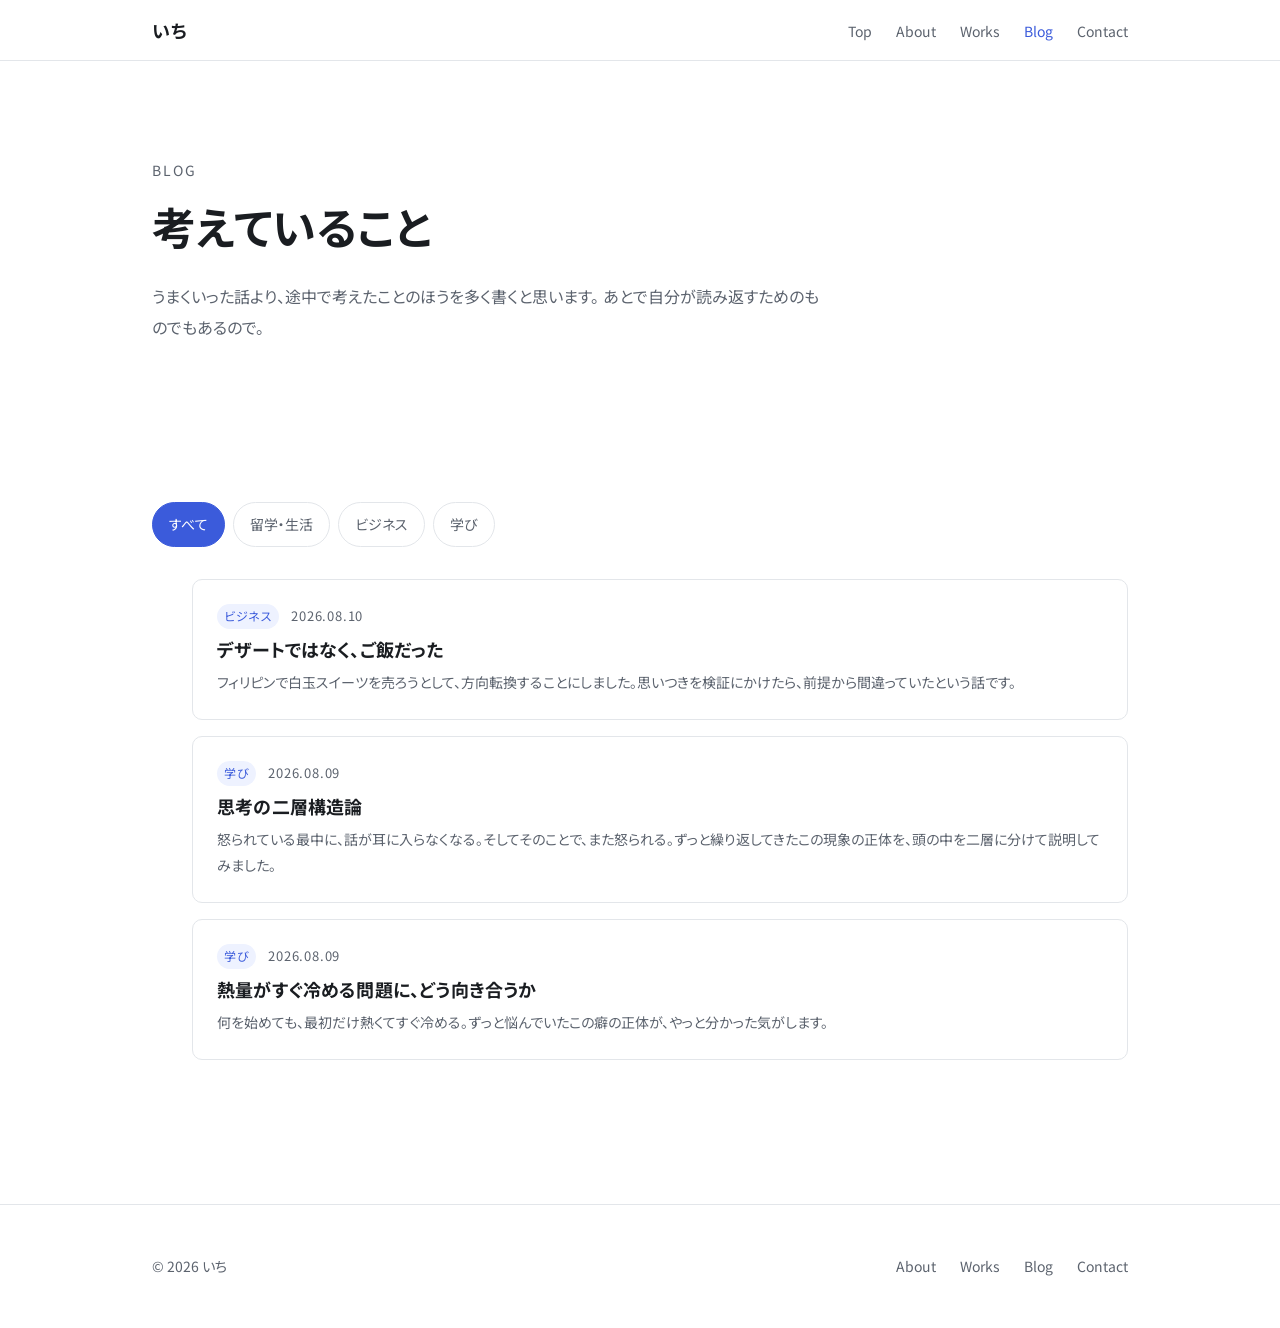
==== blog/index.html @ 526fd0c4 "feat: 個人サイトの初版 Top / About / Works / Blog / Contact / 404 の6ページ構成。 素の HTML・CSS・JavaScript のみで、ビルド工程な" ====
<!DOCTYPE html>
<html lang="ja">
<head>
<meta charset="UTF-8">
<meta name="viewport" content="width=device-width, initial-scale=1">
<title>ブログ — いち</title>
<meta name="description" content="フィリピンでの生活、進めている事業、学んだこと。いちが考えていることの記録。">
<link rel="canonical" href="https://onagai0820-gif.github.io/blog/index.html">

<meta property="og:type" content="website">
<meta property="og:title" content="ブログ — いち">
<meta property="og:description" content="フィリピンでの生活、進めている事業、学んだこと。いちが考えていることの記録。">
<meta property="og:url" content="https://onagai0820-gif.github.io/blog/index.html">
<meta property="og:locale" content="ja_JP">
<meta property="og:site_name" content="いち">
<meta property="og:image" content="https://onagai0820-gif.github.io/assets/img/og.jpg">
<meta property="og:image:width" content="1200">
<meta property="og:image:height" content="630">
<meta name="twitter:image" content="https://onagai0820-gif.github.io/assets/img/og.jpg">
<meta name="twitter:card" content="summary_large_image">

<link rel="preconnect" href="https://fonts.googleapis.com">
<link rel="preconnect" href="https://fonts.gstatic.com" crossorigin>
<link rel="stylesheet" href="https://fonts.googleapis.com/css2?family=Noto+Sans+JP:wght@400;700&display=swap">
<link rel="stylesheet" href="../assets/css/style.css">
</head>
<body>

<a class="skip-link" href="#main">本文へスキップ</a>

<header class="site-header">
  <div class="container">
    <a class="brand" href="../index.html">いち</a>
    <nav class="nav" aria-label="メインナビゲーション">
      <ul>
        <li><a href="../index.html">Top</a></li>
        <li><a href="../about.html">About</a></li>
        <li><a href="../works.html">Works</a></li>
        <li><a href="../blog/" aria-current="page">Blog</a></li>
        <li><a href="../contact.html">Contact</a></li>
      </ul>
    </nav>
  </div>
</header>

<main id="main">

  <section class="hero">
    <div class="container">
      <p class="hero-eyebrow">Blog</p>
      <h1 class="hero-title">考えていること</h1>
      <p class="hero-lead">
        うまくいった話より、途中で考えたことのほうを多く書くと思います。
        あとで自分が読み返すためのものでもあるので。
      </p>
    </div>
  </section>

  <section class="section">
    <div class="container">

      <div class="filters" role="group" aria-label="カテゴリでしぼり込む">
        <button class="filter-btn" type="button" data-filter="all" aria-pressed="true">すべて</button>
        <button class="filter-btn" type="button" data-filter="留学・生活" aria-pressed="false">留学・生活</button>
        <button class="filter-btn" type="button" data-filter="ビジネス" aria-pressed="false">ビジネス</button>
        <button class="filter-btn" type="button" data-filter="学び" aria-pressed="false">学び</button>
      </div>

      <ul class="post-list" id="post-list">
        <li data-category="ビジネス">
          <a class="card" href="2026-08-10-dessert-to-rice.html">
            <p class="card-meta"><span class="tag">ビジネス</span><time datetime="2026-08-10">2026.08.10</time></p>
            <h2 class="card-title">デザートではなく、ご飯だった</h2>
            <p class="card-desc">フィリピンで白玉スイーツを売ろうとして、方向転換することにしました。思いつきを検証にかけたら、前提から間違っていたという話です。</p>
          </a>
        </li>
        <li data-category="学び">
          <a class="card" href="2026-08-09-nisou-kouzou.html">
            <p class="card-meta"><span class="tag">学び</span><time datetime="2026-08-09">2026.08.09</time></p>
            <h2 class="card-title">思考の二層構造論</h2>
            <p class="card-desc">怒られている最中に、話が耳に入らなくなる。そしてそのことで、また怒られる。ずっと繰り返してきたこの現象の正体を、頭の中を二層に分けて説明してみました。</p>
          </a>
        </li>
        <li data-category="学び">
          <a class="card" href="2026-08-09-netsuryo.html">
            <p class="card-meta"><span class="tag">学び</span><time datetime="2026-08-09">2026.08.09</time></p>
            <h2 class="card-title">熱量がすぐ冷める問題に、どう向き合うか</h2>
            <p class="card-desc">何を始めても、最初だけ熱くてすぐ冷める。ずっと悩んでいたこの癖の正体が、やっと分かった気がします。</p>
          </a>
        </li>
      </ul>

      <p class="empty-msg" id="empty-msg" hidden>このカテゴリの記事は、まだありません。</p>

    </div>
  </section>
</main>

<footer class="site-footer">
  <div class="container">
    <p>&copy; 2026 いち</p>
    <ul class="footer-links">
      <li><a href="../about.html">About</a></li>
      <li><a href="../works.html">Works</a></li>
      <li><a href="../blog/">Blog</a></li>
      <li><a href="../contact.html">Contact</a></li>
    </ul>
  </div>
</footer>

<script src="../assets/js/main.js"></script>
<script>
// カテゴリでの絞り込み（ページ遷移なし）
(function () {
  var buttons = document.querySelectorAll('.filter-btn');
  var items = document.querySelectorAll('#post-list > li');
  var empty = document.getElementById('empty-msg');
  if (!buttons.length || !items.length) return;

  function apply(filter) {
    var shown = 0;
    items.forEach(function (li) {
      var match = (filter === 'all' || li.dataset.category === filter);
      li.hidden = !match;
      if (match) shown++;
    });
    if (empty) empty.hidden = shown > 0;
  }

  buttons.forEach(function (btn) {
    btn.addEventListener('click', function () {
      buttons.forEach(function (b) { b.setAttribute('aria-pressed', String(b === btn)); });
      apply(btn.dataset.filter);
    });
  });
})();
</script>
</body>
</html>
---- assets/css/style.css ----
/* =========================================================
   いち — 個人サイト
   デザイントークン → ベース → レイアウト → コンポーネント
   ========================================================= */

/* ---------- 1. デザイントークン ---------- */
:root {
  /* 色：白ベース＋濃いグレー＋アクセント1色 */
  --bg:            #ffffff;
  --bg-subtle:     #f7f8fa;
  --text:          #1a1d21;
  --text-muted:    #5c636e;
  --border:        #e3e6ea;
  --accent:        #3b5bdb;
  --accent-hover:  #2f49b0;
  --accent-subtle: #eef2ff;

  /* 余白（8pxベース） */
  --sp-1: 0.25rem;
  --sp-2: 0.5rem;
  --sp-3: 0.75rem;
  --sp-4: 1rem;
  --sp-6: 1.5rem;
  --sp-8: 2rem;
  --sp-12: 3rem;
  --sp-16: 4rem;
  --sp-24: 6rem;

  /* 文字 */
  --font: "Noto Sans JP", -apple-system, BlinkMacSystemFont, "Hiragino Sans",
          "Yu Gothic UI", "Meiryo", system-ui, sans-serif;
  --fs-sm:   0.875rem;
  --fs-base: 1rem;
  --fs-lg:   1.125rem;
  --fs-xl:   1.375rem;
  --fs-2xl:  1.75rem;
  --fs-3xl:  2.25rem;
  --lh-body: 1.9;
  --lh-tight: 1.4;

  /* その他 */
  --radius: 10px;
  --measure: 42rem;   /* 本文の最大幅 */
  --wide:    64rem;   /* コンテナ最大幅 */
}

@media (prefers-color-scheme: dark) {
  :root:not([data-theme="light"]) {
    --bg:            #14161a;
    --bg-subtle:     #1c1f25;
    --text:          #e8eaed;
    --text-muted:    #a0a7b4;
    --border:        #2b2f37;
    --accent:        #8ba4ff;
    --accent-hover:  #a8bcff;
    --accent-subtle: #1e2436;
  }
}

:root[data-theme="dark"] {
  --bg:            #14161a;
  --bg-subtle:     #1c1f25;
  --text:          #e8eaed;
  --text-muted:    #a0a7b4;
  --border:        #2b2f37;
  --accent:        #8ba4ff;
  --accent-hover:  #a8bcff;
  --accent-subtle: #1e2436;
}

/* ---------- 2. ベース ---------- */
*, *::before, *::after { box-sizing: border-box; }

html {
  -webkit-text-size-adjust: 100%;
  scroll-behavior: smooth;
}

body {
  margin: 0;
  background: var(--bg);
  color: var(--text);
  font-family: var(--font);
  font-size: var(--fs-base);
  line-height: var(--lh-body);
  font-feature-settings: "palt";
  -webkit-font-smoothing: antialiased;
}

h1, h2, h3 {
  line-height: var(--lh-tight);
  font-weight: 700;
  letter-spacing: 0.01em;
  margin: 0;
}

p { margin: 0; }

a {
  color: var(--accent);
  text-decoration-thickness: 1px;
  text-underline-offset: 0.2em;
}
a:hover { color: var(--accent-hover); }

img { max-width: 100%; height: auto; display: block; }

/* キーボード操作の可視化 */
:focus-visible {
  outline: 2px solid var(--accent);
  outline-offset: 3px;
  border-radius: 3px;
}

/* スクリーンリーダー専用 */
.visually-hidden {
  position: absolute; width: 1px; height: 1px;
  padding: 0; margin: -1px; overflow: hidden;
  clip: rect(0 0 0 0); white-space: nowrap; border: 0;
}

/* 本文へスキップ */
.skip-link {
  position: absolute; left: var(--sp-4); top: -100px;
  background: var(--accent); color: #fff;
  padding: var(--sp-2) var(--sp-4); border-radius: var(--radius);
  text-decoration: none; z-index: 100;
  transition: top .15s;
}
.skip-link:focus { top: var(--sp-4); color: #fff; }

/* ---------- 3. レイアウト ---------- */
.container {
  width: 100%;
  max-width: var(--wide);
  margin-inline: auto;
  padding-inline: var(--sp-6);
}

.section { padding-block: var(--sp-16); }
.section + .section { border-top: 1px solid var(--border); }

.section-head {
  display: flex;
  align-items: baseline;
  justify-content: space-between;
  gap: var(--sp-4);
  margin-bottom: var(--sp-8);
  flex-wrap: wrap;
}

.section-title {
  font-size: var(--fs-xl);
  letter-spacing: 0.02em;
}
.section-title::before {
  content: "";
  display: inline-block;
  width: 3px; height: 0.9em;
  background: var(--accent);
  margin-right: var(--sp-3);
  vertical-align: -0.08em;
  border-radius: 2px;
}

/* ---------- 4. ヘッダー ---------- */
.site-header {
  position: sticky; top: 0; z-index: 50;
  background: color-mix(in srgb, var(--bg) 88%, transparent);
  backdrop-filter: saturate(1.4) blur(8px);
  border-bottom: 1px solid var(--border);
}

.site-header .container {
  display: flex;
  align-items: center;
  justify-content: space-between;
  gap: var(--sp-4);
  min-height: 60px;
}

.brand {
  font-weight: 700;
  font-size: var(--fs-lg);
  color: var(--text);
  text-decoration: none;
  letter-spacing: 0.08em;
}
.brand:hover { color: var(--accent); }

.nav ul {
  display: flex;
  gap: var(--sp-6);
  list-style: none;
  margin: 0; padding: 0;
}
.nav a {
  color: var(--text-muted);
  text-decoration: none;
  font-size: var(--fs-sm);
  padding-block: var(--sp-2);
}
.nav a:hover,
.nav a[aria-current="page"] { color: var(--accent); }

@media (max-width: 40rem) {
  .nav ul { gap: var(--sp-4); }
  .nav a { font-size: 0.8125rem; }
}

/* ---------- 5. ヒーロー ---------- */
.hero { padding-block: var(--sp-16) var(--sp-12); }

.hero-inner {
  display: grid;
  grid-template-columns: 1fr;
  gap: var(--sp-8);
  align-items: center;
}

@media (min-width: 48rem) {
  .hero-inner {
    grid-template-columns: 1fr minmax(0, 15rem);
    gap: var(--sp-12);
  }
  .hero { padding-block: var(--sp-24) var(--sp-16); }
}

.hero-photo {
  width: 100%;
  max-width: 15rem;
  aspect-ratio: 1;
  object-fit: cover;
  border-radius: var(--radius);
  border: 1px solid var(--border);
  background: var(--bg-subtle);
}

.hero-eyebrow {
  font-size: var(--fs-sm);
  color: var(--text-muted);
  letter-spacing: 0.14em;
  text-transform: uppercase;
  margin-bottom: var(--sp-3);
}

.hero-title {
  font-size: var(--fs-3xl);
  margin-bottom: var(--sp-6);
}
@media (min-width: 48rem) {
  .hero-title { font-size: 2.75rem; }
}

.hero-title .accent { color: var(--accent); }

.hero-lead {
  color: var(--text-muted);
  max-width: var(--measure);
  margin-bottom: var(--sp-8);
}

/* ---------- 6. 「いまやっていること」 ---------- */
.now-list {
  list-style: none;
  margin: 0; padding: 0;
  display: grid;
  gap: var(--sp-6);
}
@media (min-width: 48rem) {
  .now-list { grid-template-columns: repeat(3, 1fr); gap: var(--sp-8); }
}

.now-list dt {
  font-weight: 700;
  font-size: var(--fs-sm);
  color: var(--accent);
  letter-spacing: 0.1em;
  margin-bottom: var(--sp-2);
}
.now-list dd {
  margin: 0;
  color: var(--text-muted);
  font-size: var(--fs-sm);
}

/* ---------- 7. カード ---------- */
.card-grid {
  display: grid;
  gap: var(--sp-4);
  grid-template-columns: 1fr;
}
@media (min-width: 40rem) {
  .card-grid { grid-template-columns: repeat(2, 1fr); }
}
@media (min-width: 60rem) {
  .card-grid--3 { grid-template-columns: repeat(3, 1fr); }
}

.card {
  display: flex;
  flex-direction: column;
  gap: var(--sp-2);
  padding: var(--sp-6);
  border: 1px solid var(--border);
  border-radius: var(--radius);
  background: var(--bg);
  text-decoration: none;
  color: inherit;
  transition: border-color .15s, transform .15s;
}
.card:hover {
  border-color: var(--accent);
  transform: translateY(-2px);
  color: inherit;
}

.card-meta {
  font-size: 0.8125rem;
  color: var(--text-muted);
  letter-spacing: 0.06em;
  display: flex;
  gap: var(--sp-3);
  flex-wrap: wrap;
  align-items: center;
}

.tag {
  display: inline-block;
  font-size: 0.75rem;
  padding: 0.1em 0.6em;
  border-radius: 999px;
  background: var(--accent-subtle);
  color: var(--accent);
  letter-spacing: 0.04em;
}

.card-title {
  font-size: var(--fs-lg);
  font-weight: 700;
}
.card:hover .card-title { color: var(--accent); }

.card-desc {
  font-size: var(--fs-sm);
  color: var(--text-muted);
  line-height: 1.8;
}

/* ---------- 8. 引用（価値観の一言） ---------- */
.pull-quote {
  margin: 0;
  padding: var(--sp-8);
  background: var(--bg-subtle);
  border-left: 3px solid var(--accent);
  border-radius: 0 var(--radius) var(--radius) 0;
}
.pull-quote p {
  font-size: var(--fs-xl);
  font-weight: 700;
  line-height: 1.7;
}
.pull-quote footer {
  margin-top: var(--sp-3);
  font-size: var(--fs-sm);
  color: var(--text-muted);
}

/* ---------- 9. ボタン ---------- */
.btn {
  display: inline-flex;
  align-items: center;
  gap: var(--sp-2);
  padding: var(--sp-3) var(--sp-6);
  border-radius: var(--radius);
  background: var(--accent);
  color: #fff;
  font-size: var(--fs-sm);
  font-weight: 700;
  text-decoration: none;
  border: 1px solid var(--accent);
  transition: background .15s;
}
.btn:hover { background: var(--accent-hover); color: #fff; }

.btn--ghost {
  background: transparent;
  color: var(--accent);
  border-color: var(--border);
}
.btn--ghost:hover { background: var(--accent-subtle); color: var(--accent); }

.link-more {
  font-size: var(--fs-sm);
  text-decoration: none;
  white-space: nowrap;
}
.link-more:hover { text-decoration: underline; }

/* ---------- 10. フッター ---------- */
.site-footer {
  border-top: 1px solid var(--border);
  padding-block: var(--sp-12);
  margin-top: var(--sp-16);
  color: var(--text-muted);
  font-size: var(--fs-sm);
}
.site-footer .container {
  display: flex;
  flex-wrap: wrap;
  gap: var(--sp-4);
  justify-content: space-between;
  align-items: center;
}
.site-footer a { color: var(--text-muted); text-decoration: none; }
.site-footer a:hover { color: var(--accent); }

.footer-links {
  display: flex;
  gap: var(--sp-6);
  list-style: none;
  margin: 0; padding: 0;
}

/* ---------- 11. スクロール時のフェードイン ---------- */
.reveal {
  opacity: 0;
  transform: translateY(12px);
  transition: opacity .5s ease, transform .5s ease;
}
.reveal.is-visible { opacity: 1; transform: none; }

@media (prefers-reduced-motion: reduce) {
  html { scroll-behavior: auto; }
  .reveal { opacity: 1; transform: none; transition: none; }
  .card:hover { transform: none; }
}

/* =========================================================
   フェーズ2で追加したコンポーネント
   ========================================================= */

/* ---------- 12. 本文（About・記事） ---------- */
.prose {
  max-width: var(--measure);
}
.prose > * + * { margin-top: var(--sp-6); }

.prose h2 {
  font-size: var(--fs-xl);
  margin-top: var(--sp-12);
  padding-top: var(--sp-2);
}
.prose h3 {
  font-size: var(--fs-lg);
  margin-top: var(--sp-8);
}
.prose p { color: var(--text); }
.prose ul, .prose ol {
  padding-left: 1.4em;
  color: var(--text);
}
.prose li + li { margin-top: var(--sp-2); }

.prose blockquote {
  margin: 0;
  padding: var(--sp-4) var(--sp-6);
  border-left: 3px solid var(--accent);
  background: var(--bg-subtle);
  color: var(--text-muted);
  border-radius: 0 var(--radius) var(--radius) 0;
}
.prose blockquote p { color: inherit; }

.prose hr {
  border: 0;
  border-top: 1px solid var(--border);
  margin-block: var(--sp-12);
}

.lead {
  font-size: var(--fs-lg);
  color: var(--text-muted);
}

/* ---------- 13. 経歴タイムライン ---------- */
.timeline {
  list-style: none;
  margin: 0;
  padding: 0 0 0 var(--sp-6);
  border-left: 2px solid var(--border);
  max-width: var(--measure);
}
.timeline li {
  position: relative;
  padding-bottom: var(--sp-8);
}
.timeline li:last-child { padding-bottom: 0; }

.timeline li::before {
  content: "";
  position: absolute;
  left: calc(-1 * var(--sp-6) - 6px);
  top: 0.65em;
  width: 10px; height: 10px;
  border-radius: 50%;
  background: var(--accent);
  border: 2px solid var(--bg);
}

.timeline .year {
  display: block;
  font-size: var(--fs-sm);
  font-weight: 700;
  color: var(--accent);
  letter-spacing: 0.08em;
}
.timeline .event {
  display: block;
  font-weight: 700;
  margin-top: var(--sp-1);
}
.timeline .detail {
  display: block;
  color: var(--text-muted);
  font-size: var(--fs-sm);
  margin-top: var(--sp-1);
}

/* ---------- 14. 価値観リスト ---------- */
.values {
  list-style: none;
  margin: 0; padding: 0;
  display: grid;
  gap: var(--sp-4);
}
@media (min-width: 44rem) {
  .values { grid-template-columns: repeat(2, 1fr); }
}
.values li {
  padding: var(--sp-6);
  border: 1px solid var(--border);
  border-radius: var(--radius);
  background: var(--bg-subtle);
}
.values strong {
  display: block;
  margin-bottom: var(--sp-2);
}
.values span {
  color: var(--text-muted);
  font-size: var(--fs-sm);
}

/* ---------- 15. Works の各項目 ---------- */
.work {
  padding-block: var(--sp-12);
  border-top: 1px solid var(--border);
  scroll-margin-top: 80px;
}
.work:first-of-type { border-top: 0; padding-top: var(--sp-8); }

.work-head { margin-bottom: var(--sp-6); }
.work-title {
  font-size: var(--fs-2xl);
  margin-top: var(--sp-2);
}
.work-body { max-width: var(--measure); }
.work-body > * + * { margin-top: var(--sp-4); }
.work-body ul { padding-left: 1.4em; color: var(--text-muted); font-size: var(--fs-sm); }

.work-links {
  display: flex;
  gap: var(--sp-3);
  flex-wrap: wrap;
  margin-top: var(--sp-6);
}

.status {
  display: inline-block;
  font-size: 0.75rem;
  padding: 0.1em 0.6em;
  border-radius: 999px;
  border: 1px solid var(--border);
  color: var(--text-muted);
  letter-spacing: 0.04em;
}
.status--live {
  border-color: var(--accent);
  color: var(--accent);
  background: var(--accent-subtle);
}

/* ---------- 16. ブログのカテゴリ絞り込み ---------- */
.filters {
  display: flex;
  gap: var(--sp-2);
  flex-wrap: wrap;
  margin-bottom: var(--sp-8);
}
.filter-btn {
  font: inherit;
  font-size: var(--fs-sm);
  padding: var(--sp-2) var(--sp-4);
  border: 1px solid var(--border);
  border-radius: 999px;
  background: transparent;
  color: var(--text-muted);
  cursor: pointer;
  transition: border-color .15s, color .15s, background .15s;
}
.filter-btn:hover { border-color: var(--accent); color: var(--accent); }
.filter-btn[aria-pressed="true"] {
  background: var(--accent);
  border-color: var(--accent);
  color: #fff;
}

.post-list { display: grid; gap: var(--sp-4); }
.post-list li { list-style: none; }
.post-list[hidden] { display: none; }
.empty-msg { color: var(--text-muted); font-size: var(--fs-sm); }

/* ---------- 17. 記事ページ ---------- */
.article-header {
  padding-block: var(--sp-16) var(--sp-8);
  border-bottom: 1px solid var(--border);
}
.article-title {
  font-size: var(--fs-2xl);
  margin-block: var(--sp-3);
  max-width: var(--measure);
}
@media (min-width: 48rem) {
  .article-title { font-size: var(--fs-3xl); }
}
.article-body { padding-block: var(--sp-12); }

.article-nav {
  display: flex;
  justify-content: space-between;
  gap: var(--sp-4);
  flex-wrap: wrap;
  padding-top: var(--sp-8);
  border-top: 1px solid var(--border);
  margin-top: var(--sp-12);
  max-width: var(--measure);
}

/* ---------- 18. Contact ---------- */
.form-embed {
  width: 100%;
  min-height: 640px;
  border: 1px solid var(--border);
  border-radius: var(--radius);
  background: var(--bg-subtle);
}
.form-placeholder {
  display: grid;
  place-items: center;
  text-align: center;
  padding: var(--sp-16) var(--sp-6);
  border: 1px dashed var(--border);
  border-radius: var(--radius);
  background: var(--bg-subtle);
  color: var(--text-muted);
  max-width: var(--measure);
}

.social {
  list-style: none;
  margin: 0; padding: 0;
  display: flex;
  gap: var(--sp-4);
  flex-wrap: wrap;
}
.social a {
  display: inline-block;
  padding: var(--sp-2) var(--sp-4);
  border: 1px solid var(--border);
  border-radius: var(--radius);
  text-decoration: none;
  font-size: var(--fs-sm);
}
.social a:hover { border-color: var(--accent); }

/* ---------- 19. 404 ---------- */
.error-page {
  min-height: 55vh;
  display: grid;
  place-items: center;
  text-align: center;
}
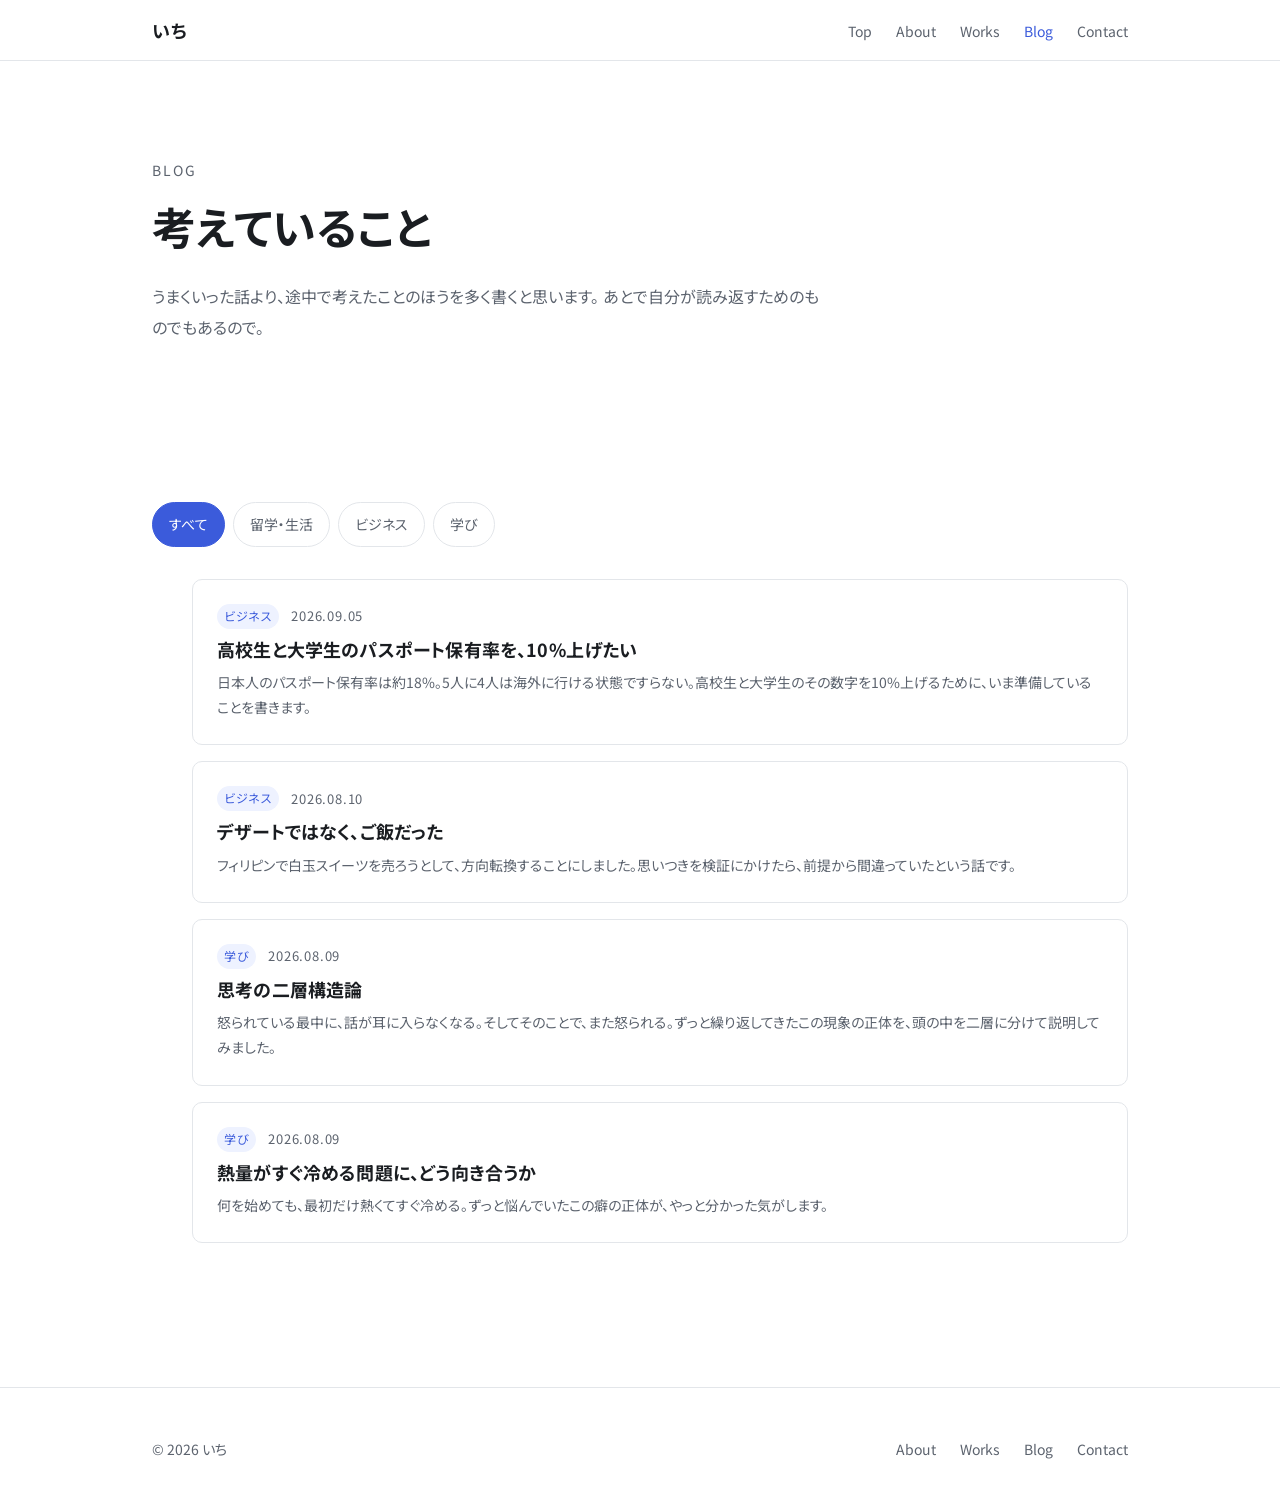
==== commit e256a70c: "feat: 記事「高校生と大学生のパスポート保有率を、10%上げたい」を追加 進めている教育プログラムの目的と現状をまとめた記事。 トップページ・ブログ一覧・サイトマップにも反映した。  Co-Aut" ====
--- a/blog/index.html
+++ b/blog/index.html
@@ -68,6 +68,13 @@
 
       <ul class="post-list" id="post-list">
         <li data-category="ビジネス">
+          <a class="card" href="2026-09-05-passport.html">
+            <p class="card-meta"><span class="tag">ビジネス</span><time datetime="2026-09-05">2026.09.05</time></p>
+            <h2 class="card-title">高校生と大学生のパスポート保有率を、10%上げたい</h2>
+            <p class="card-desc">日本人のパスポート保有率は約18%。5人に4人は海外に行ける状態ですらない。高校生と大学生のその数字を10%上げるために、いま準備していることを書きます。</p>
+          </a>
+        </li>
+        <li data-category="ビジネス">
           <a class="card" href="2026-08-10-dessert-to-rice.html">
             <p class="card-meta"><span class="tag">ビジネス</span><time datetime="2026-08-10">2026.08.10</time></p>
             <h2 class="card-title">デザートではなく、ご飯だった</h2>
--- a/assets/css/style.css
+++ b/assets/css/style.css
@@ -650,10 +650,13 @@
 /* ---------- 18. Contact ---------- */
 .form-embed {
   width: 100%;
-  min-height: 640px;
+  min-height: 800px;
   border: 1px solid var(--border);
   border-radius: var(--radius);
   background: var(--bg-subtle);
+}
+@media (max-width: 40rem) {
+  .form-embed { min-height: 900px; }
 }
 .form-placeholder {
   display: grid;
@@ -691,3 +694,22 @@
   place-items: center;
   text-align: center;
 }
+
+/* ---------- 20. 動画の埋め込み ---------- */
+.video-embed {
+  width: 100%;
+  aspect-ratio: 16 / 9;
+  border: 1px solid var(--border);
+  border-radius: var(--radius);
+  background: var(--bg-subtle);
+  display: block;
+}
+
+.video-item + .video-item { margin-top: var(--sp-8); }
+
+.video-caption {
+  margin-top: var(--sp-3);
+  font-size: var(--fs-sm);
+  color: var(--text-muted);
+}
+.video-caption strong { color: var(--text); }
